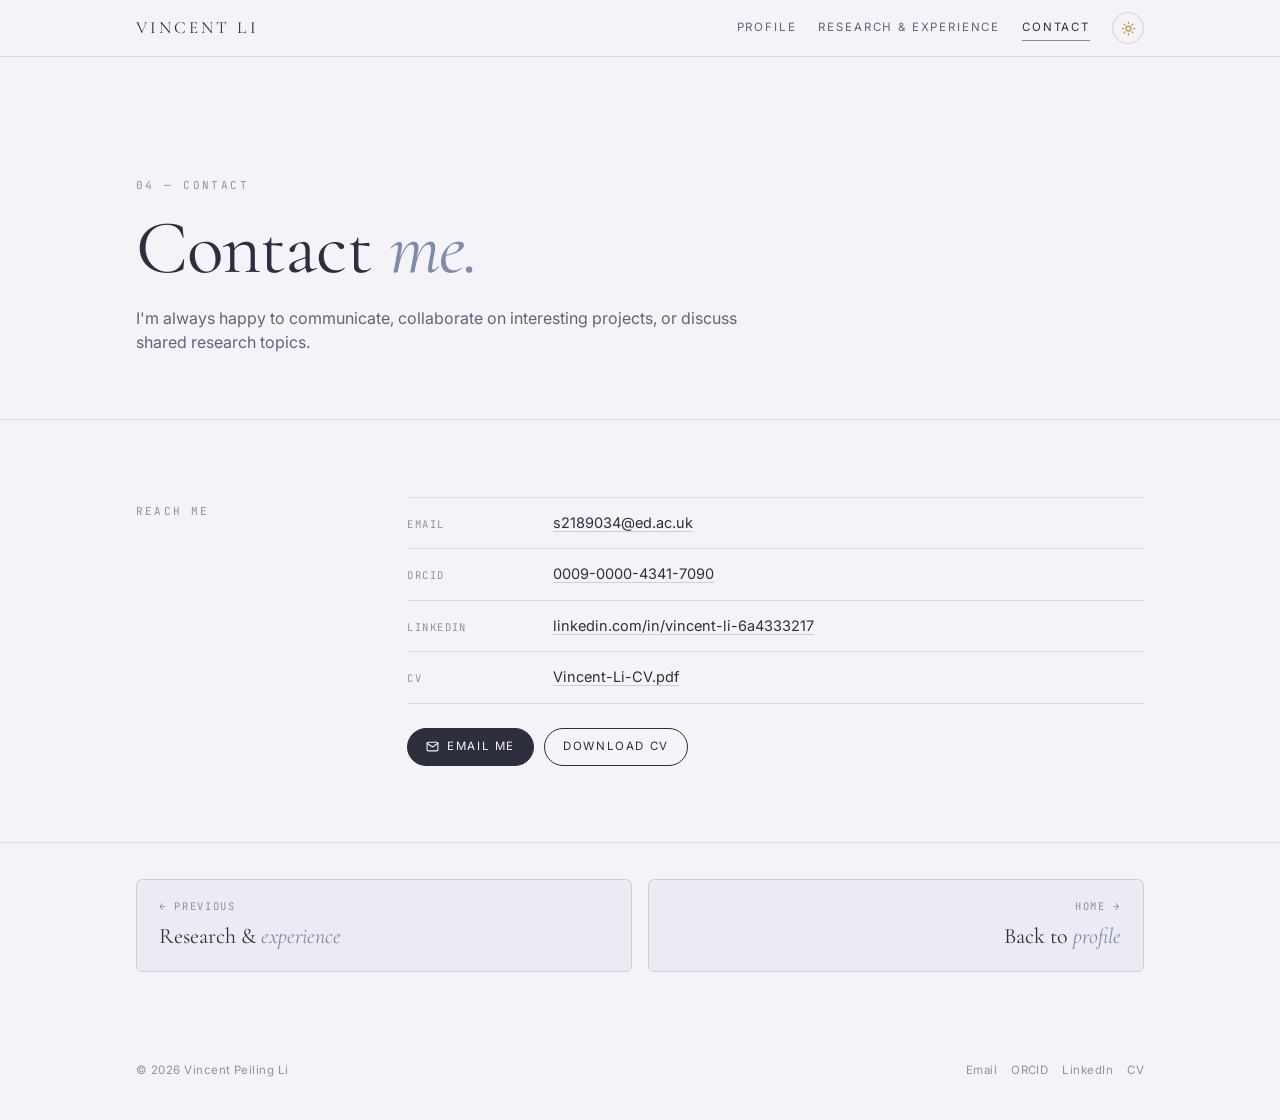
==== contact.html @ 2d5cf6db "20260516 v6.1" ====
<!doctype html>
<html lang="en">
<head>
<meta charset="utf-8" />
<meta name="viewport" content="width=device-width, initial-scale=1" />
<title>Contact — Vincent Peiling Li</title>
<link rel="preconnect" href="https://fonts.googleapis.com">
<link rel="preconnect" href="https://fonts.gstatic.com" crossorigin>
<link href="https://fonts.googleapis.com/css2?family=Cormorant+Garamond:ital,wght@0,400;0,500;1,400&family=Inter:wght@300;400;500;600&family=Italianno&family=JetBrains+Mono:wght@400&display=swap" rel="stylesheet">
<link rel="stylesheet" href="styles.css">
</head>
<body>

<div class="topbar">
  <div class="wrap topbar-in">
    <a class="mark" href="index.html">Vincent Li</a>
    <nav>
      <a href="index.html">Profile</a>
      <a href="research.html">Research &amp; Experience</a>
      <a href="contact.html" class="active">Contact</a>
      <button class="theme-toggle" data-theme-toggle aria-label="Toggle theme">
        <svg class="icon-moon" viewBox="0 0 24 24" fill="none" stroke="currentColor" stroke-width="2" stroke-linecap="round" stroke-linejoin="round"><path d="M21 12.79A9 9 0 1 1 11.21 3 7 7 0 0 0 21 12.79z"></path></svg>
        <svg class="icon-sun" viewBox="0 0 24 24" fill="none" stroke="currentColor" stroke-width="2" stroke-linecap="round" stroke-linejoin="round"><circle cx="12" cy="12" r="4"></circle><path d="M12 2v2M12 20v2M4.93 4.93l1.41 1.41M17.66 17.66l1.41 1.41M2 12h2M20 12h2M4.93 19.07l1.41-1.41M17.66 6.34l1.41-1.41"></path></svg>
      </button>
    </nav>
  </div>
</div>

<main>

<section class="page-hero">
  <div class="wrap">
    <div class="kicker">04 — Contact</div>
    <h1>Contact <em>me.</em></h1>
    <p class="lead">I'm always happy to communicate, collaborate on interesting projects, or discuss shared research topics.</p>
  </div>
</section>

<section class="block">
  <div class="wrap">
    <div class="sec-grid">
      <div class="sec-label">Reach me</div>
      <div>
        <div class="contact-rows">
          <div class="crow"><div class="k">Email</div><div class="v"><a href="mailto:s2189034@ed.ac.uk">s2189034@ed.ac.uk</a></div></div>
          <div class="crow"><div class="k">ORCID</div><div class="v"><a href="https://orcid.org/0009-0000-4341-7090" target="_blank" rel="noopener">0009-0000-4341-7090</a></div></div>
          <div class="crow"><div class="k">LinkedIn</div><div class="v"><a href="https://www.linkedin.com/in/vincent-li-6a4333217/" target="_blank" rel="noopener">linkedin.com/in/vincent-li-6a4333217</a></div></div>
          <div class="crow"><div class="k">CV</div><div class="v"><a href="cv/Vincent-Li-CV.pdf" download>Vincent-Li-CV.pdf</a></div></div>
        </div>
        <div style="display:flex; gap:10px; flex-wrap:wrap;">
          <a class="btn" href="mailto:s2189034@ed.ac.uk">
            <svg viewBox="0 0 24 24" fill="none" stroke="currentColor" stroke-width="2" stroke-linecap="round" stroke-linejoin="round"><path d="M4 4h16c1.1 0 2 .9 2 2v12c0 1.1-.9 2-2 2H4c-1.1 0-2-.9-2-2V6c0-1.1.9-2 2-2z"></path><polyline points="22,6 12,13 2,6"></polyline></svg>
            Email me
          </a>
          <a class="btn ghost" href="cv/Vincent-Li-CV.pdf" download>Download CV</a>
        </div>
      </div>
    </div>
  </div>
</section>

<div class="wrap">
  <div class="pagenav">
    <a href="research.html">
      <div class="k">← Previous</div>
      <div class="v">Research &amp; <em>experience</em></div>
    </a>
    <a class="next" href="index.html">
      <div class="k">Home →</div>
      <div class="v">Back to <em>profile</em></div>
    </a>
  </div>
</div>

</main>

<footer class="foot">
  <div class="wrap foot-in">
    <div>© <span id="year"></span> Vincent Peiling Li</div>
    <div class="links">
      <a href="mailto:s2189034@ed.ac.uk">Email</a>
      <a href="https://orcid.org/0009-0000-4341-7090" target="_blank" rel="noopener">ORCID</a>
      <a href="https://www.linkedin.com/in/vincent-li-6a4333217/" target="_blank" rel="noopener">LinkedIn</a>
      <a href="cv/Vincent-Li-CV.pdf" download>CV</a>
    </div>
  </div>
</footer>

<script src="site.js"></script>
</body>
</html>
---- styles.css ----
/* ============================================================
   Vincent Li · personal academic site — shared stylesheet 
   Light default (from painting palette) + dark toggle
============================================================ */

/* --- LIGHT theme (default) — low-sat blues/purples/whites from Monet --- */
:root,
:root[data-theme="light"]{
  --bg:        #f5f3f8;
  --bg-2:      #eceaf2;
  --bg-3:      #e2dfe9;
  --rule:      #d0cdd9;
  --rule-soft: #dddae5;
  --ink:       #2e2f3e;
  --ink-2:     #62637a;
  --ink-3:     #8e8fa2;
  --accent:    #7e8bac;
  --accent-2:  #9b89ad;
  --gold:      #a0785e;
  --btn-fg:    #f5f3f8;
  --shadow:    0 1px 2px rgba(50,45,70,.07);
}

/* --- DARK theme (desaturated) --- */
:root[data-theme="dark"]{
  --bg:        #1c1e28;
  --bg-2:      #24262f;
  --bg-3:      #2d303b;
  --rule:      #3a3c4a;
  --rule-soft: #2e303c;
  --ink:       #dddce2;
  --ink-2:     #a4a5b4;
  --ink-3:     #737485;
  --accent:    #97a0b8;
  --accent-2:  #a698b2;
  --gold:      #c4a690;
  --btn-fg:    #1c1e28;
  --shadow:    0 1px 3px rgba(0,0,0,.3);
}

*{ box-sizing: border-box; }
html,body{ margin:0; padding:0; }
body{
  background: var(--bg);
  color: var(--ink);
  font-family: 'Inter', system-ui, sans-serif;
  font-size: 15px;
  line-height: 1.55;
  -webkit-font-smoothing: antialiased;
  text-rendering: optimizeLegibility;
  transition: background .25s ease, color .25s ease;
}
::selection{ background: var(--accent); color: var(--bg); }
a{ color: inherit; text-decoration: none; }

.wrap{ max-width: 1120px; margin: 0 auto; padding: 0 clamp(24px, 5vw, 56px); }

/* ----------- shared top nav ----------- */
.topbar{
  position: sticky; top: 0; z-index: 30;
  background: color-mix(in oklab, var(--bg) 90%, transparent);
  backdrop-filter: blur(10px);
  -webkit-backdrop-filter: blur(10px);
  border-bottom: 1px solid var(--rule-soft);
}
.topbar-in{
  display: flex; align-items: center; justify-content: space-between;
  height: 56px;
}
.topbar .mark{
  font-family: 'Cormorant Garamond', serif;
  font-size: 17px; letter-spacing: .18em; text-transform: uppercase;
  color: var(--ink);
  white-space: nowrap;
}
.topbar nav{ display:flex; gap: 22px; align-items: center; }
.topbar nav a{
  font-size: 11.5px; letter-spacing: .16em; text-transform: uppercase;
  color: var(--ink-2); transition: color .2s;
  padding: 4px 0;
  border-bottom: 1px solid transparent;
}
.topbar nav a:hover{ color: var(--accent); }
.topbar nav a.active{ color: var(--ink); border-bottom-color: var(--accent); }
@media (max-width: 760px){
  .topbar nav{ gap: 14px; }
  .topbar nav a{ font-size: 10.5px; letter-spacing: .12em; }
}
@media (max-width: 480px){
  .topbar-in{ flex-direction: column; height: auto; padding: 12px 0 10px; gap: 8px; }
}

/* theme toggle */
.theme-toggle{
  background: transparent; border: 1px solid var(--rule);
  color: var(--ink-2);
  width: 32px; height: 32px;
  border-radius: 999px;
  display: inline-flex; align-items: center; justify-content: center;
  cursor: pointer;
  transition: color .2s, border-color .2s, background .2s, transform .2s;
  padding: 0;
}
.theme-toggle:hover{ color: var(--accent); border-color: var(--accent); transform: rotate(-12deg); }
.theme-toggle svg{ width: 15px; height: 15px; display: block; }
/* light (default) shows SUN; dark shows MOON */
.theme-toggle .icon-sun{ display: block; color: #b89545; }
.theme-toggle .icon-moon{ display: none; }
:root[data-theme="dark"] .theme-toggle .icon-sun{ display: none; }
:root[data-theme="dark"] .theme-toggle .icon-moon{ display: block; color: var(--ink-2); }
:root[data-theme="dark"] .theme-toggle{ border-color: var(--rule); }
.hero-nav .theme-toggle{ border-color: rgba(230,235,242,.6); color: rgba(230,235,242,.95); }
.hero-nav .theme-toggle:hover{ color: #fff; border-color: #fff; }
/* hero overrides: always show moon in hero (dark bg) */
.hero-nav .theme-toggle .icon-sun{ display: none; }
.hero-nav .theme-toggle .icon-moon{ display: block; color: rgba(230,235,242,.95); }

/* ----------- HERO ----------- */
.hero{
  position: relative;
  width: 100%;
  height: 100vh;
  min-height: 620px;
  overflow: hidden;
  color: #e9ecf1;
}
.hero-bg{
  position: absolute; inset: -8%;
  background-image: url('images/hero-painting.jpg');
  background-size: cover;
  background-position: center;
  filter: saturate(0.95) brightness(0.92) url(#oilpaint);
  transform: scale(1.06);
}

/* Oil-painting SVG filter */
.hero-paint-filter{
  position: absolute; width: 0; height: 0;
}

.hero-strokes{
  position: absolute; inset: 0; pointer-events: none;
  background-image:
    repeating-linear-gradient(115deg, rgba(255,255,255,.03) 0 2px, transparent 2px 7px),
    repeating-linear-gradient(55deg,  rgba(0,0,0,.04) 0 1px, transparent 1px 6px),
    repeating-linear-gradient(170deg, rgba(255,255,255,.015) 0 3px, transparent 3px 9px);
  mix-blend-mode: overlay;
  opacity: .9;
}
.hero-vignette{
  position: absolute; inset: 0; pointer-events: none;
  background: radial-gradient(120% 90% at 50% 45%, transparent 55%, rgba(8,10,20,.55) 100%);
}
.hero-nav{
  position: absolute; top: 0; left: 0; right: 0; z-index: 5;
  display: flex; align-items: center; justify-content: space-between;
  padding: 26px clamp(24px, 5vw, 56px);
  color: #dfe3ea;
}
.hero-nav .mark{
  font-family: 'Cormorant Garamond', serif;
  font-size: 17px; letter-spacing: .18em; text-transform: uppercase;
  opacity: .9;
  white-space: nowrap;
  text-shadow: 0 1px 6px rgba(10,8,20,.5), 0 0 14px rgba(10,8,20,.3);
}
.hero-nav nav{ display: flex; gap: 26px; align-items: center; }
.hero-nav nav a{
  font-size: 11.5px; letter-spacing: .18em; text-transform: uppercase;
  opacity: .82; transition: opacity .2s, color .2s;
  color: #dfe3ea;
  text-shadow: 0 1px 6px rgba(10,8,20,.5), 0 0 14px rgba(10,8,20,.3);
}
.hero-nav nav a:hover{ opacity: 1; color: var(--accent); }
@media (max-width: 760px){ .hero-nav nav a:not(:last-child):not(.theme-toggle){ display: none; } }

.hero-center{
  position: relative; z-index: 4;
  height: 100%;
  display: flex; flex-direction: column; align-items: center; justify-content: center;
  text-align: center; padding: 0 24px;
}
.signature{
  font-family: 'Italianno', cursive;
  font-size: clamp(72px, 10vw, 140px);
  line-height: 1.05;
  color: #f3f1f6;
  text-shadow: 0 2px 36px rgba(20,16,40,.55), 0 1px 8px rgba(20,16,40,.45);
  margin: 0 0 14px;
  padding-bottom: 4px;
}
.explore{
  display: inline-flex; align-items: center; gap: 10px;
  padding: 12px 28px;
  border-radius: 999px;
  border: 1px solid rgba(230,235,242,.45);
  color: #e9ecf1;
  font-size: 11px; letter-spacing: .28em; text-transform: uppercase; font-weight: 500;
  backdrop-filter: blur(6px); -webkit-backdrop-filter: blur(6px);
  background: rgba(230,235,242,0.04);
  transition: background .25s, color .25s, border-color .25s;
}
.explore:hover{ background: var(--ink); color: var(--bg); border-color: var(--ink); }
.explore .arr{ display: inline-block; transition: transform .25s; }
.explore:hover .arr{ transform: translateY(2px); }
.hero-foot{
  position: absolute; bottom: 22px; left: 0; right: 0; z-index: 4;
  display: flex; justify-content: space-between; align-items: center;
  padding: 0 clamp(24px, 5vw, 56px);
  color: rgba(220,226,234,.6);
  font-family: 'JetBrains Mono', monospace;
  font-size: 10.5px; letter-spacing: .22em; text-transform: uppercase;
}

/* ----------- subpage hero ----------- */
.page-hero{
  padding: clamp(64px, 10vw, 120px) 0 clamp(40px, 6vw, 64px);
  border-bottom: 1px solid var(--rule-soft);
}
.page-hero .kicker{
  font-family: 'JetBrains Mono', monospace;
  font-size: 11px; letter-spacing: .22em; text-transform: uppercase;
  color: var(--ink-3); margin-bottom: 16px;
}
.page-hero h1{
  font-family: 'Cormorant Garamond', serif;
  font-weight: 400;
  font-size: clamp(44px, 6.4vw, 76px);
  line-height: 1.02; letter-spacing: -0.012em;
  margin: 0 0 18px;
  max-width: 22ch;
  color: var(--ink);
}
.page-hero h1 em{ font-style: italic; color: var(--accent); }
.page-hero .lead{ margin: 0; font-size: 16px; color: var(--ink-2); max-width: 64ch; }

/* ----------- generic sections ----------- */
section.block{
  padding: clamp(48px, 6vw, 80px) 0;
  border-bottom: 1px solid var(--rule-soft);
}
.sec-grid{
  display: grid;
  grid-template-columns: 220px 1fr;
  gap: clamp(24px, 4vw, 56px);
  align-items: start;
}
@media (max-width: 760px){ .sec-grid{ grid-template-columns: 1fr; gap: 12px; } }
.sec-label{
  font-family: 'JetBrains Mono', monospace;
  font-size: 11px; letter-spacing: .2em; text-transform: uppercase;
  color: var(--ink-3); padding-top: 6px;
}
.sec-title{
  font-family: 'Cormorant Garamond', serif;
  font-weight: 400;
  font-size: clamp(32px, 4.4vw, 48px);
  line-height: 1.04; letter-spacing: -0.01em;
  margin: 0 0 24px;
  max-width: 22ch;
  color: var(--ink);
}
.sec-title em{ font-style: italic; color: var(--accent); font-weight: 400; }

/* ----------- ABOUT ----------- */
.about-aside{ margin-top: 14px; }
.portrait{
  position: relative;
  width: 100%; aspect-ratio: 4/5;
  border-radius: 4px; overflow: hidden;
  background: var(--bg-2);
  border: 1px solid var(--rule);
}
.portrait img{
  width: 100%; height: 100%; object-fit: cover;
  object-position: center 28%;
  filter: saturate(0.85) contrast(1.02);
  display: block;
}
.portrait-cap{
  margin-top: 10px;
  font-family: 'JetBrains Mono', monospace;
  font-size: 10.5px; letter-spacing: .14em; text-transform: uppercase;
  color: var(--ink-3);
  display: flex; justify-content: space-between;
}
.portrait-links{
  margin-top: 12px;
  display: flex; flex-wrap: wrap; gap: 6px;
}
.iconlink{
  display: inline-flex; align-items: center; gap: 6px;
  font-family: 'JetBrains Mono', monospace;
  font-size: 10px; letter-spacing: .14em; text-transform: uppercase;
  color: var(--ink-2);
  padding: 5px 10px;
  border: 1px solid var(--rule);
  border-radius: 999px;
  background: var(--bg-2);
  transition: color .2s, border-color .2s, background .2s;
  line-height: 1;
}
.iconlink:hover{ color: var(--accent); border-color: var(--accent); background: var(--bg); }
.iconlink svg{ width: 11px; height: 11px; flex: 0 0 auto; }

.about-row p{
  margin: 0 0 12px;
  font-size: 15px; line-height: 1.62;
  color: var(--ink); max-width: 64ch;
}
.about-row p.lead{ font-size: 16px; }
.about-row p.muted{ color: var(--ink-2); }

/* Education timeline */
.edu-list{
  margin: 26px 0 18px;
}
.edu-head{
  font-family: 'JetBrains Mono', monospace;
  font-size: 10.5px; letter-spacing: .2em; text-transform: uppercase;
  color: var(--ink-3);
  padding-bottom: 8px;
  border-bottom: 1px solid var(--rule-soft);
  margin-bottom: 0;
}
.edu-row{
  display: grid;
  grid-template-columns: 130px 1fr;
  gap: 22px;
  padding: 14px 0;
  border-bottom: 1px solid var(--rule-soft);
  align-items: baseline;
}
@media (max-width: 600px){ .edu-row{ grid-template-columns: 1fr; gap: 4px; } }
.edu-row .yr{ font-family: 'JetBrains Mono', monospace; font-size: 12px; color: var(--ink-3); letter-spacing: .04em; }
.edu-row .what{ font-size: 14.5px; color: var(--ink); line-height: 1.5; }
.edu-row .school{ font-family: 'Cormorant Garamond', serif; font-size: 19px; font-weight: 500; color: var(--ink); display: block; margin-bottom: 2px; }
.edu-row .degree{ color: var(--ink-2); font-size: 13.5px; }
.edu-row .degree .hon{ color: var(--ink-3); font-style: italic; }

.pills{ margin-top: 16px; display: flex; flex-wrap: wrap; gap: 6px; }
.pill{
  font-size: 11.5px;
  padding: 4px 10px;
  border-radius: 999px;
  background: var(--bg-2);
  border: 1px solid var(--rule);
  color: var(--ink-2);
}

.btn{
  display: inline-flex; align-items: center; gap: 8px;
  padding: 9px 18px;
  border-radius: 999px;
  font-size: 11.5px; letter-spacing: .14em; text-transform: uppercase;
  border: 1px solid var(--ink); background: var(--ink); color: var(--btn-fg);
  transition: background .2s, color .2s, border-color .2s;
  cursor: pointer;
}
.btn.ghost{ background: transparent; color: var(--ink); }
.btn.ghost:hover{ background: var(--ink); color: var(--btn-fg); }
.btn:hover{ background: var(--accent); border-color: var(--accent); color: var(--btn-fg); }
.btn svg{ width: 13px; height: 13px; }

/* ----------- ITEM ROWS ----------- */
.subsec-title{
  display: flex; align-items: baseline; justify-content: space-between;
  font-family: 'Cormorant Garamond', serif;
  font-size: 22px;
  margin: 28px 0 10px;
  padding-bottom: 8px;
  border-bottom: 1px solid var(--rule-soft);
  color: var(--ink);
}
.subsec-title em{ font-style: italic; color: var(--accent); }
.subsec-title .count{
  font-family: 'JetBrains Mono', monospace;
  font-size: 10.5px; letter-spacing: .16em; text-transform: uppercase;
  color: var(--ink-3);
}
.subsec-title:first-child{ margin-top: 0; }

.rows{ border-top: 1px solid var(--rule-soft); }
.row{
  display: grid;
  grid-template-columns: 90px 1fr 110px;
  gap: 24px;
  padding: 16px 0;
  border-bottom: 1px solid var(--rule-soft);
  align-items: baseline;
}
@media (max-width: 760px){
  .row{ grid-template-columns: 1fr; gap: 4px; padding: 14px 0; }
  .row .stat{ justify-self: start; }
}
.row .yr{ font-family: 'JetBrains Mono', monospace; font-size: 11.5px; letter-spacing: .08em; color: var(--ink-3); padding-top: 4px; }
.row h3{
  font-family: 'Cormorant Garamond', serif;
  font-weight: 500;
  font-size: 21px; line-height: 1.25;
  margin: 0 0 4px;
  color: var(--ink);
}
.row .meta{ font-size: 12.5px; color: var(--ink-3); margin-bottom: 6px; }
.row p{ margin: 0; color: var(--ink-2); font-size: 13.5px; line-height: 1.55; max-width: 64ch; }
.stat{
  justify-self: end;
  font-family: 'JetBrains Mono', monospace;
  font-size: 10px; letter-spacing: .14em; text-transform: uppercase;
  padding: 3px 9px;
  border-radius: 999px;
  border: 1px solid var(--rule);
  color: var(--ink-3);
  white-space: nowrap;
  background: var(--bg-2);
}
.stat.live{ color: var(--accent); border-color: var(--accent); }
.stat.draft{ color: var(--accent-2); border-color: var(--accent-2); }
.stat.done{ color: var(--ink-3); border-color: var(--rule); }

/* ----------- PUBLICATIONS ----------- */
.pub-row{
  display: grid;
  grid-template-columns: 70px 1fr 80px;
  gap: 20px;
  padding: 14px 0;
  border-bottom: 1px solid var(--rule-soft);
  align-items: baseline;
}
.pub-row:first-child{ border-top: 1px solid var(--rule-soft); }
@media (max-width: 760px){ .pub-row{ grid-template-columns: 1fr; gap: 4px; } }
.pub-row .yr{ font-family: 'JetBrains Mono', monospace; font-size: 11.5px; color: var(--ink-3); }
.pub-row .cite{ font-size: 13.5px; line-height: 1.55; color: var(--ink); max-width: 70ch; }
.pub-row .cite .venue{ font-style: italic; color: var(--ink-2); }
.pub-row .kind{ justify-self: end; font-family: 'JetBrains Mono', monospace; font-size: 10px; letter-spacing: .14em; text-transform: uppercase; color: var(--ink-3); }

/* ----------- FUNDING / RECOGNITION ----------- */
.split-head{
  display: flex; align-items: baseline; justify-content: space-between;
  margin-bottom: 14px;
  padding-bottom: 10px;
  border-bottom: 1px solid var(--rule-soft);
}
.split-head h3{ font-family: 'Cormorant Garamond', serif; font-weight: 500; font-size: 22px; margin: 0; color: var(--ink); }
.split-head h3 em{ font-style: italic; color: var(--accent); }
.split-head .count{ font-family: 'JetBrains Mono', monospace; font-size: 10.5px; letter-spacing: .16em; text-transform: uppercase; color: var(--ink-3); }

.funding{ margin-bottom: 36px; }
.funding .award{
  display: grid; grid-template-columns: 110px 1fr auto;
  gap: 20px; padding: 14px 0;
  border-bottom: 1px solid var(--rule-soft);
  align-items: baseline;
}
.funding .award:first-child{ border-top: 1px solid var(--rule-soft); }
@media (max-width: 720px){ .funding .award{ grid-template-columns: 1fr; gap: 4px; } }
.funding .award .yr{ font-family: 'JetBrains Mono', monospace; font-size: 11.5px; color: var(--ink-3); }
.funding .award h4{ font-family: 'Cormorant Garamond', serif; font-weight: 500; font-size: 19px; margin: 0 0 3px; color: var(--ink); }
.funding .award .meta{ font-size: 12.5px; color: var(--ink-3); }
.funding .award .amount{ font-family: 'JetBrains Mono', monospace; font-size: 12px; color: var(--gold); white-space: nowrap; padding-top: 4px; }

.recognition{ display: grid; grid-template-columns: 1fr 1fr; border-top: 1px solid var(--rule-soft); }
@media (max-width: 760px){ .recognition{ grid-template-columns: 1fr; } }
.recognition .item{ padding: 14px 0; border-bottom: 1px solid var(--rule-soft); }
.recognition .item:nth-child(odd){ padding-right: 28px; border-right: 1px solid var(--rule-soft); }
.recognition .item:nth-child(even){ padding-left: 28px; }
@media (max-width: 760px){
  .recognition .item:nth-child(odd){ padding-right: 0; border-right: 0; }
  .recognition .item:nth-child(even){ padding-left: 0; }
}
.recognition h4{ font-family: 'Cormorant Garamond', serif; font-weight: 500; font-size: 17px; line-height: 1.3; margin: 0 0 3px; color: var(--ink); }
.recognition .meta{ font-family: 'JetBrains Mono', monospace; font-size: 10.5px; letter-spacing: .12em; text-transform: uppercase; color: var(--ink-3); margin-bottom: 4px; }
.recognition p{ margin: 0; font-size: 13px; color: var(--ink-2); line-height: 1.5; }

/* ----------- PAGE NAV ----------- */
.pagenav{
  padding: 36px 0 64px;
  display: grid; grid-template-columns: 1fr 1fr; gap: 16px;
}
.pagenav.single{ grid-template-columns: 1fr; max-width: 400px; margin-left: auto; }
@media (max-width: 600px){ .pagenav{ grid-template-columns: 1fr; } }
.pagenav a{
  display: block;
  padding: 18px 22px;
  border: 1px solid var(--rule);
  border-radius: 6px;
  background: var(--bg-2);
  transition: background .2s, border-color .2s;
}
.pagenav a:hover{ background: var(--bg-3); border-color: var(--accent-2); }
.pagenav .k{ font-family: 'JetBrains Mono', monospace; font-size: 10.5px; letter-spacing: .16em; text-transform: uppercase; color: var(--ink-3); margin-bottom: 4px; }
.pagenav .v{ font-family: 'Cormorant Garamond', serif; font-size: 22px; color: var(--ink); }
.pagenav .v em{ font-style: italic; color: var(--accent); }
.pagenav .next{ text-align: right; }

/* ----------- FOOTER ----------- */
footer.foot{ padding: 26px 0 40px; color: var(--ink-3); font-size: 11.5px; letter-spacing: .04em; }
footer.foot .foot-in{
  display: flex; justify-content: space-between; flex-wrap: wrap; gap: 8px;
}
footer.foot a{ color: var(--ink-3); }
footer.foot a:hover{ color: var(--accent); }
footer.foot .links{ display: flex; gap: 14px; flex-wrap: wrap; }

/* ----------- RESOURCES (interests page) ----------- */
.resource-list{ border-top: 1px solid var(--rule-soft); }
.resource{
  display: grid; grid-template-columns: 130px 1fr;
  gap: 20px; padding: 16px 0;
  border-bottom: 1px solid var(--rule-soft);
  align-items: baseline;
}
@media (max-width: 600px){ .resource{ grid-template-columns: 1fr; gap: 4px; } }
.resource .kind{
  font-family: 'JetBrains Mono', monospace;
  font-size: 10.5px; letter-spacing: .16em; text-transform: uppercase;
  color: var(--ink-3); padding-top: 4px;
}
.resource h4{
  font-family: 'Cormorant Garamond', serif;
  font-weight: 500; font-size: 19px;
  margin: 0 0 4px; color: var(--ink);
}
.resource h4 em{ font-style: italic; color: var(--accent); }
.resource p{ margin: 0; color: var(--ink-2); font-size: 13.5px; line-height: 1.55; max-width: 60ch; }

/* ----------- INTEREST BLOCK (with examples) ----------- */
.interest-block{
  padding: 24px 0;
  border-bottom: 1px solid var(--rule-soft);
}
.interest-block:first-of-type{ border-top: 1px solid var(--rule-soft); }
.interest-block:last-child{ border-bottom: 0; }
.interest-block .head{
  display: flex; align-items: baseline; justify-content: space-between;
  margin-bottom: 6px;
}
.interest-block h3{
  font-family: 'Cormorant Garamond', serif;
  font-weight: 500; font-size: 24px;
  margin: 0; color: var(--ink);
}
.interest-block h3 em{ font-style: italic; color: var(--accent); }
.interest-block .num{
  font-family: 'JetBrains Mono', monospace;
  font-size: 10.5px; letter-spacing: .16em; color: var(--ink-3);
}
.interest-block .intro{
  margin: 0 0 14px;
  color: var(--ink-2); font-size: 14px; line-height: 1.55; max-width: 64ch;
}
.examples{
  display: grid; grid-template-columns: repeat(2, 1fr);
  gap: 0; border-top: 1px solid var(--rule-soft);
}
@media (max-width: 600px){ .examples{ grid-template-columns: 1fr; } }
.example{
  padding: 10px 0;
  border-bottom: 1px solid var(--rule-soft);
}
.example:nth-child(odd){ padding-right: 24px; border-right: 1px solid var(--rule-soft); }
.example:nth-child(even){ padding-left: 24px; }
@media (max-width: 600px){
  .example:nth-child(odd){ padding-right: 0; border-right: 0; }
  .example:nth-child(even){ padding-left: 0; }
}
.example .t{ font-size: 14.5px; color: var(--ink); }
.example .by{ font-family: 'JetBrains Mono', monospace; font-size: 10.5px; color: var(--ink-3); margin-top: 2px; letter-spacing: .04em; }

/* ----------- GALLERY (placeholders) ----------- */
.gallery{
  display: grid; grid-template-columns: repeat(3, 1fr);
  gap: 10px; margin-top: 4px;
}
@media (max-width: 600px){ .gallery{ grid-template-columns: repeat(2, 1fr); } }
.ph{
  aspect-ratio: 4/3;
  background:
    repeating-linear-gradient(45deg, color-mix(in oklab, var(--ink-3) 10%, transparent) 0 1px, transparent 1px 8px),
    var(--bg-2);
  border: 1px solid var(--rule);
  display: flex; align-items: center; justify-content: center;
  font-family: 'JetBrains Mono', monospace;
  font-size: 10.5px; letter-spacing: .12em; text-transform: uppercase;
  color: var(--ink-3);
}

/* ----------- CONTACT ----------- */
.contact-rows{ border-top: 1px solid var(--rule-soft); margin-bottom: 24px; }
.contact-rows .crow{
  display: grid; grid-template-columns: 130px 1fr;
  gap: 16px; padding: 14px 0;
  border-bottom: 1px solid var(--rule-soft);
  align-items: baseline;
}
.crow .k{ font-family: 'JetBrains Mono', monospace; font-size: 10.5px; letter-spacing: .14em; text-transform: uppercase; color: var(--ink-3); }
.crow .v{ font-size: 14.5px; color: var(--ink); }
.crow .v a{ border-bottom: 1px solid var(--rule); transition: border-color .2s, color .2s; }
.crow .v a:hover{ border-color: var(--accent); color: var(--accent); }

/* interest grid (v5 compat) */
.interest-grid{
  display: grid; grid-template-columns: 1fr 1fr; gap: 0;
  border-top: 1px solid var(--rule-soft);
}
@media (max-width: 600px){ .interest-grid{ grid-template-columns: 1fr; } }
.interest{
  padding: 20px 0;
  border-bottom: 1px solid var(--rule-soft);
}
.interest:nth-child(odd){ padding-right: 24px; border-right: 1px solid var(--rule-soft); }
.interest:nth-child(even){ padding-left: 24px; }
@media (max-width: 600px){
  .interest:nth-child(odd){ padding-right: 0; border-right: 0; }
  .interest:nth-child(even){ padding-left: 0; }
}
.interest .num{
  font-family: 'JetBrains Mono', monospace;
  font-size: 10.5px; letter-spacing: .16em; color: var(--ink-3); margin-bottom: 6px;
}
.interest h3{
  font-family: 'Cormorant Garamond', serif;
  font-weight: 500; font-size: 22px; margin: 0 0 6px; color: var(--ink);
}
.interest h3 em{ font-style: italic; color: var(--accent); }
.interest p{ margin: 0; color: var(--ink-2); font-size: 13.5px; line-height: 1.55; }

/* reveal */
.reveal{ opacity: 0; transform: translateY(8px); transition: opacity .8s ease, transform .8s ease; }
.reveal.in{ opacity: 1; transform: none; }
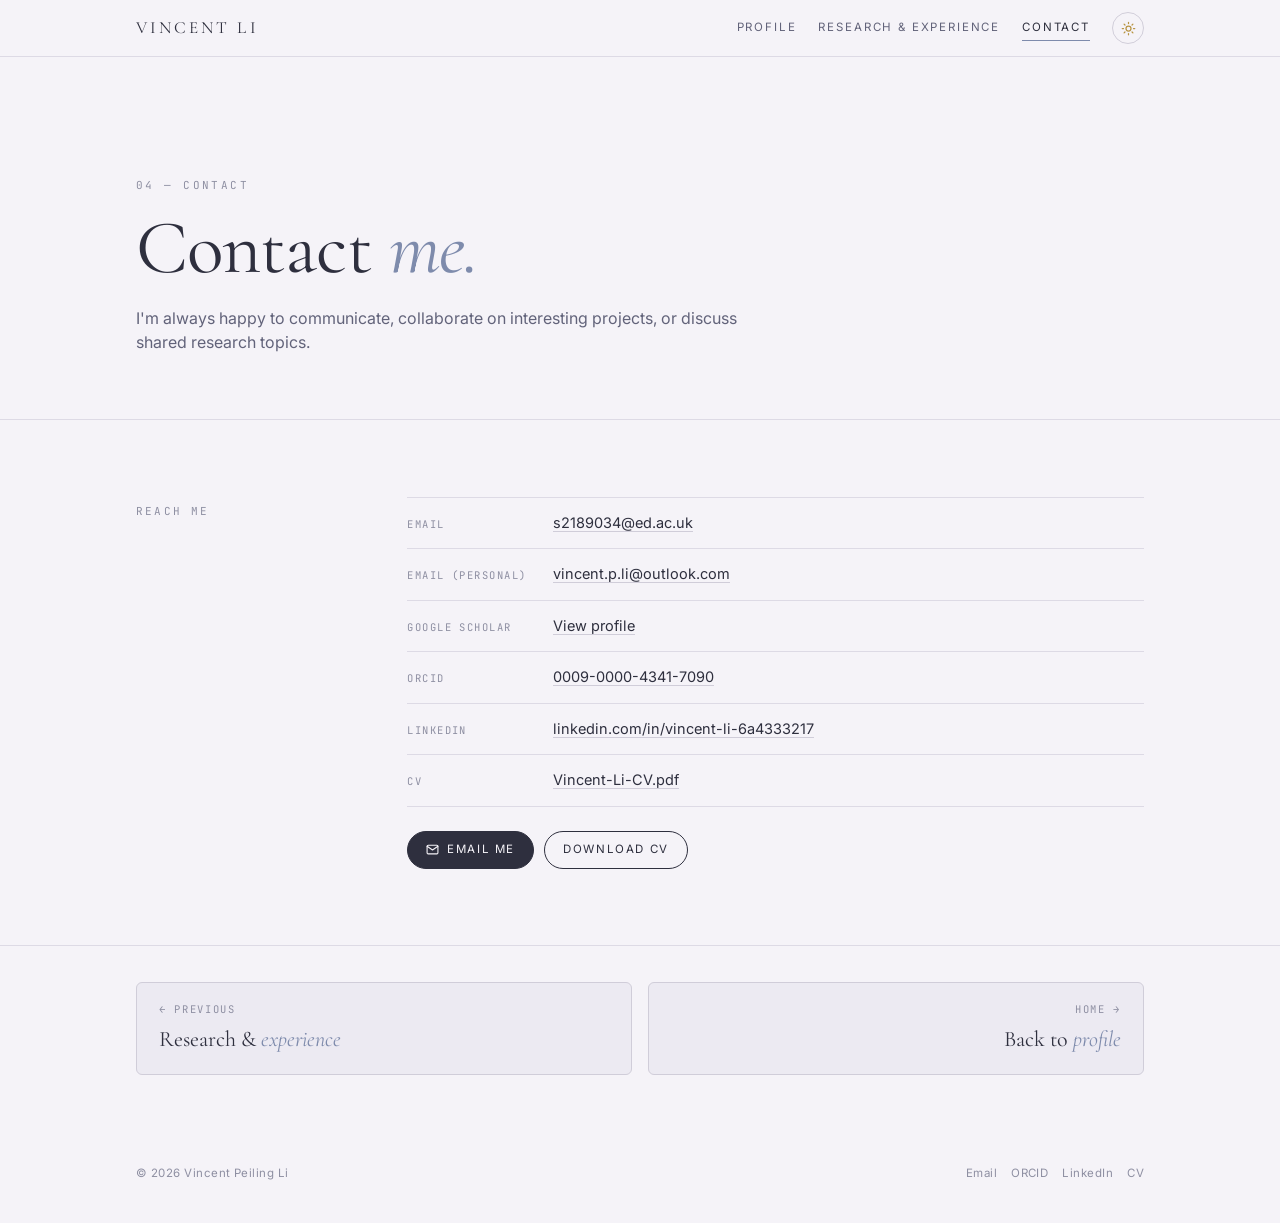
==== commit 161d3b3b: "20260808 v7.1" ====
--- a/contact.html
+++ b/contact.html
@@ -4,6 +4,12 @@
 <meta charset="utf-8" />
 <meta name="viewport" content="width=device-width, initial-scale=1" />
 <title>Contact — Vincent Peiling Li</title>
+<meta name="description" content="Contact Vincent Peiling Li, psycholinguistics researcher at the University of Edinburgh. Email, ORCID, LinkedIn, and CV download." />
+<link rel="canonical" href="https://vincent-p-li.github.io/personal_page/contact.html" />
+<meta property="og:title" content="Contact — Vincent Peiling Li" />
+<meta property="og:description" content="Contact Vincent Peiling Li, psycholinguistics researcher at the University of Edinburgh. Email, ORCID, LinkedIn, and CV download." />
+<meta property="og:url" content="https://vincent-p-li.github.io/personal_page/contact.html" />
+<meta property="og:type" content="website" />
 <link rel="preconnect" href="https://fonts.googleapis.com">
 <link rel="preconnect" href="https://fonts.gstatic.com" crossorigin>
 <link href="https://fonts.googleapis.com/css2?family=Cormorant+Garamond:ital,wght@0,400;0,500;1,400&family=Inter:wght@300;400;500;600&family=Italianno&family=JetBrains+Mono:wght@400&display=swap" rel="stylesheet">
@@ -43,6 +49,8 @@
       <div>
         <div class="contact-rows">
           <div class="crow"><div class="k">Email</div><div class="v"><a href="mailto:s2189034@ed.ac.uk">s2189034@ed.ac.uk</a></div></div>
+          <div class="crow"><div class="k">Email (personal)</div><div class="v"><a href="mailto:vincent.p.li@outlook.com">vincent.p.li@outlook.com</a></div></div>
+          <div class="crow"><div class="k">Google Scholar</div><div class="v"><a href="https://scholar.google.com/citations?view_op=list_works&amp;hl=en&amp;hl=en&amp;user=eAGU32EAAAAJ" target="_blank" rel="noopener">View profile</a></div></div>
           <div class="crow"><div class="k">ORCID</div><div class="v"><a href="https://orcid.org/0009-0000-4341-7090" target="_blank" rel="noopener">0009-0000-4341-7090</a></div></div>
           <div class="crow"><div class="k">LinkedIn</div><div class="v"><a href="https://www.linkedin.com/in/vincent-li-6a4333217/" target="_blank" rel="noopener">linkedin.com/in/vincent-li-6a4333217</a></div></div>
           <div class="crow"><div class="k">CV</div><div class="v"><a href="cv/Vincent-Li-CV.pdf" download>Vincent-Li-CV.pdf</a></div></div>
--- a/styles.css
+++ b/styles.css
@@ -461,12 +461,17 @@
 
 .recognition{ display: grid; grid-template-columns: 1fr 1fr; border-top: 1px solid var(--rule-soft); }
 @media (max-width: 760px){ .recognition{ grid-template-columns: 1fr; } }
-.recognition .item{ padding: 14px 0; border-bottom: 1px solid var(--rule-soft); }
-.recognition .item:nth-child(odd){ padding-right: 28px; border-right: 1px solid var(--rule-soft); }
-.recognition .item:nth-child(even){ padding-left: 28px; }
+.recognition{ display: flex; flex-direction: column; }
+.recognition .item{ padding: 14px 0; }
+.recognition .item.wide{ border-bottom: 1px solid var(--rule-soft); }
+.recognition .pair{ display: grid; grid-template-columns: 1fr 1fr; }
+.recognition .pair .item{ border-bottom: 1px solid var(--rule-soft); }
+.recognition .pair .item:first-child{ padding-right: 28px; border-right: 1px solid var(--rule-soft); }
+.recognition .pair .item:last-child{ padding-left: 28px; }
 @media (max-width: 760px){
-  .recognition .item:nth-child(odd){ padding-right: 0; border-right: 0; }
-  .recognition .item:nth-child(even){ padding-left: 0; }
+  .recognition .pair{ grid-template-columns: 1fr; }
+  .recognition .pair .item:first-child{ padding-right: 0; border-right: 0; }
+  .recognition .pair .item:last-child{ padding-left: 0; }
 }
 .recognition h4{ font-family: 'Cormorant Garamond', serif; font-weight: 500; font-size: 17px; line-height: 1.3; margin: 0 0 3px; color: var(--ink); }
 .recognition .meta{ font-family: 'JetBrains Mono', monospace; font-size: 10.5px; letter-spacing: .12em; text-transform: uppercase; color: var(--ink-3); margin-bottom: 4px; }
@@ -500,6 +505,8 @@
 }
 footer.foot a{ color: var(--ink-3); }
 footer.foot a:hover{ color: var(--accent); }
+.abstract-link{ color: var(--accent); font-style: italic; text-decoration: underline; text-underline-offset: 2px; }
+.abstract-link:hover{ color: var(--accent-2); }
 footer.foot .links{ display: flex; gap: 14px; flex-wrap: wrap; }
 
 /* ----------- RESOURCES (interests page) ----------- */
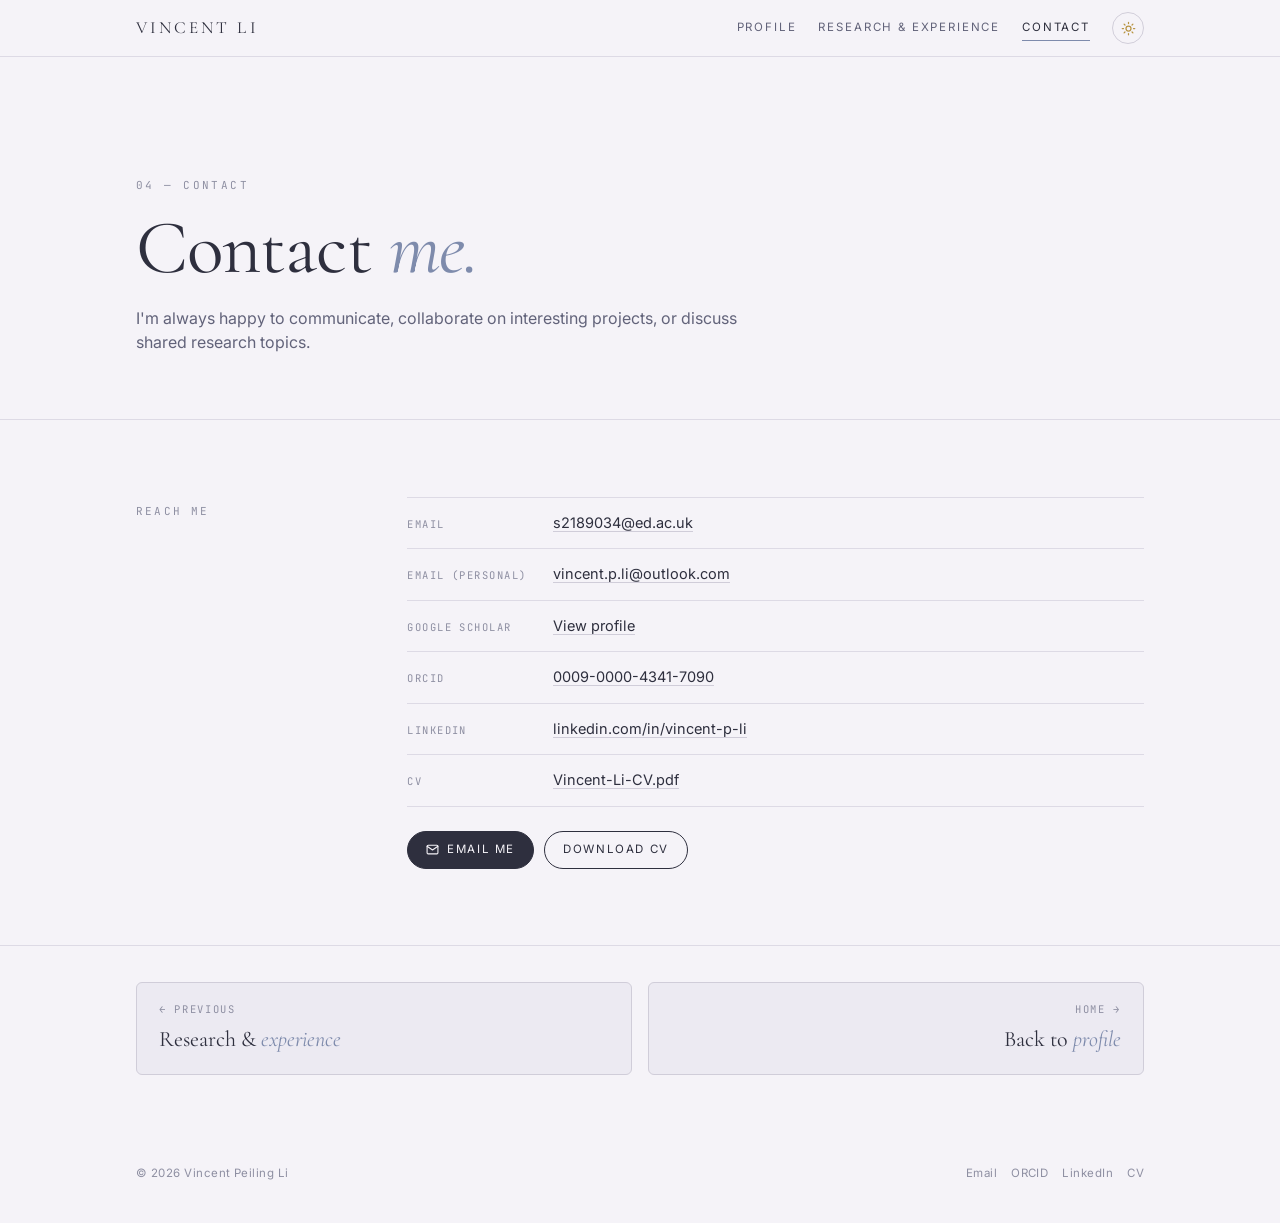
==== commit 11e1e131: "Update LinkedIn link in contact.html" ====
--- a/contact.html
+++ b/contact.html
@@ -52,7 +52,7 @@
           <div class="crow"><div class="k">Email (personal)</div><div class="v"><a href="mailto:vincent.p.li@outlook.com">vincent.p.li@outlook.com</a></div></div>
           <div class="crow"><div class="k">Google Scholar</div><div class="v"><a href="https://scholar.google.com/citations?view_op=list_works&amp;hl=en&amp;hl=en&amp;user=eAGU32EAAAAJ" target="_blank" rel="noopener">View profile</a></div></div>
           <div class="crow"><div class="k">ORCID</div><div class="v"><a href="https://orcid.org/0009-0000-4341-7090" target="_blank" rel="noopener">0009-0000-4341-7090</a></div></div>
-          <div class="crow"><div class="k">LinkedIn</div><div class="v"><a href="https://www.linkedin.com/in/vincent-li-6a4333217/" target="_blank" rel="noopener">linkedin.com/in/vincent-li-6a4333217</a></div></div>
+          <div class="crow"><div class="k">LinkedIn</div><div class="v"><a href="https://www.linkedin.com/in/vincent-p-li/" target="_blank" rel="noopener">linkedin.com/in/vincent-p-li</a></div></div>
           <div class="crow"><div class="k">CV</div><div class="v"><a href="cv/Vincent-Li-CV.pdf" download>Vincent-Li-CV.pdf</a></div></div>
         </div>
         <div style="display:flex; gap:10px; flex-wrap:wrap;">
@@ -88,7 +88,7 @@
     <div class="links">
       <a href="mailto:s2189034@ed.ac.uk">Email</a>
       <a href="https://orcid.org/0009-0000-4341-7090" target="_blank" rel="noopener">ORCID</a>
-      <a href="https://www.linkedin.com/in/vincent-li-6a4333217/" target="_blank" rel="noopener">LinkedIn</a>
+      <a href="https://www.linkedin.com/in/vincent-p-li/" target="_blank" rel="noopener">LinkedIn</a>
       <a href="cv/Vincent-Li-CV.pdf" download>CV</a>
     </div>
   </div>
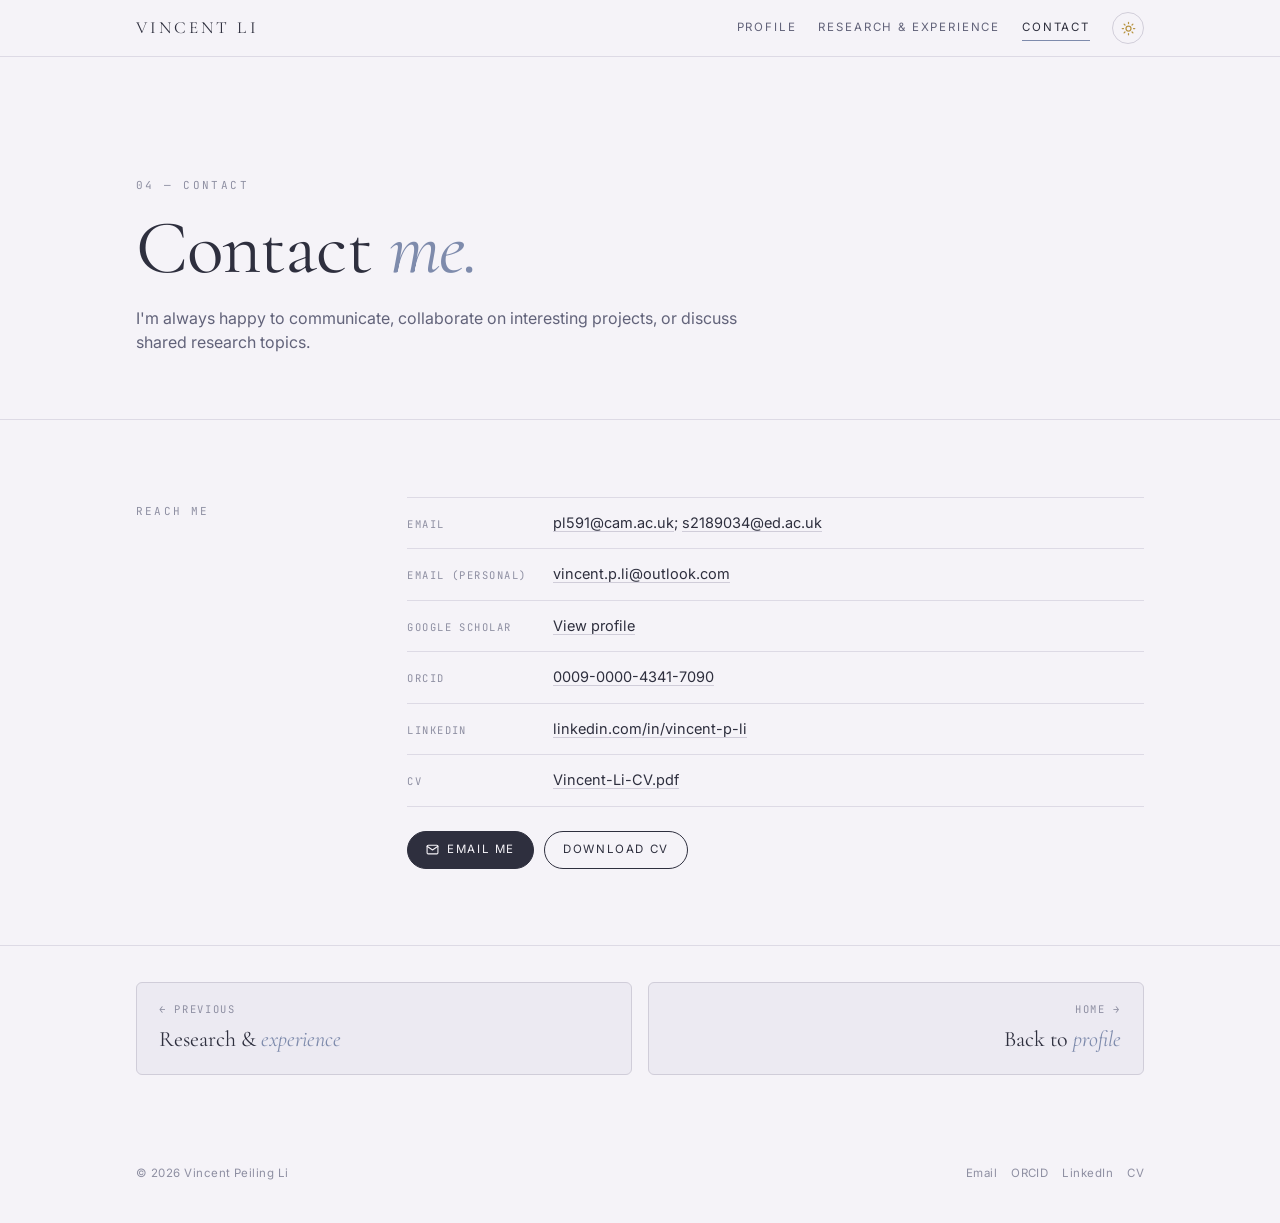
==== commit a7b16f23: "Update site to v7.2: new programme status, expanded intro, research projects, AMLaP poster links Co-" ====
--- a/contact.html
+++ b/contact.html
@@ -48,7 +48,7 @@
       <div class="sec-label">Reach me</div>
       <div>
         <div class="contact-rows">
-          <div class="crow"><div class="k">Email</div><div class="v"><a href="mailto:s2189034@ed.ac.uk">s2189034@ed.ac.uk</a></div></div>
+          <div class="crow"><div class="k">Email</div><div class="v"><a href="mailto:pl591@cam.ac.uk">pl591@cam.ac.uk</a>; <a href="mailto:s2189034@ed.ac.uk">s2189034@ed.ac.uk</a></div></div>
           <div class="crow"><div class="k">Email (personal)</div><div class="v"><a href="mailto:vincent.p.li@outlook.com">vincent.p.li@outlook.com</a></div></div>
           <div class="crow"><div class="k">Google Scholar</div><div class="v"><a href="https://scholar.google.com/citations?view_op=list_works&amp;hl=en&amp;hl=en&amp;user=eAGU32EAAAAJ" target="_blank" rel="noopener">View profile</a></div></div>
           <div class="crow"><div class="k">ORCID</div><div class="v"><a href="https://orcid.org/0009-0000-4341-7090" target="_blank" rel="noopener">0009-0000-4341-7090</a></div></div>
@@ -56,7 +56,7 @@
           <div class="crow"><div class="k">CV</div><div class="v"><a href="cv/Vincent-Li-CV.pdf" download>Vincent-Li-CV.pdf</a></div></div>
         </div>
         <div style="display:flex; gap:10px; flex-wrap:wrap;">
-          <a class="btn" href="mailto:s2189034@ed.ac.uk">
+          <a class="btn" href="mailto:pl591@cam.ac.uk">
             <svg viewBox="0 0 24 24" fill="none" stroke="currentColor" stroke-width="2" stroke-linecap="round" stroke-linejoin="round"><path d="M4 4h16c1.1 0 2 .9 2 2v12c0 1.1-.9 2-2 2H4c-1.1 0-2-.9-2-2V6c0-1.1.9-2 2-2z"></path><polyline points="22,6 12,13 2,6"></polyline></svg>
             Email me
           </a>
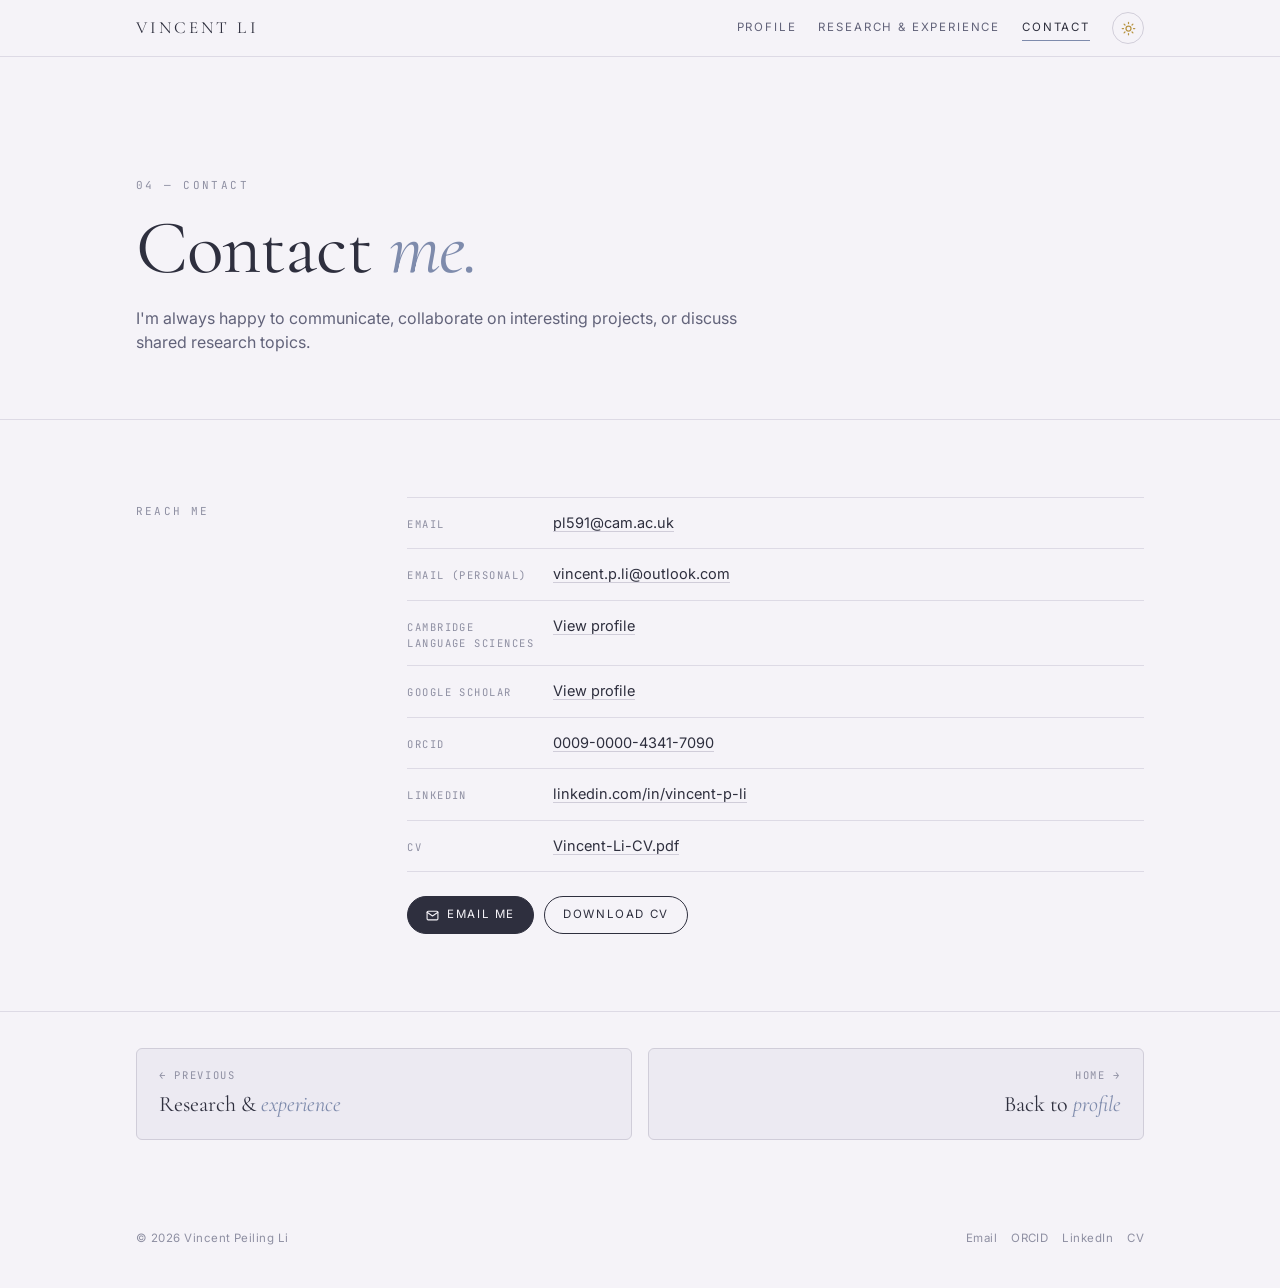
==== commit 980de9d7: "Update site to v7.3: Cambridge symposium poster, student rep role, Cambridge contact, CV, SEO affili" ====
--- a/contact.html
+++ b/contact.html
@@ -4,10 +4,10 @@
 <meta charset="utf-8" />
 <meta name="viewport" content="width=device-width, initial-scale=1" />
 <title>Contact — Vincent Peiling Li</title>
-<meta name="description" content="Contact Vincent Peiling Li, psycholinguistics researcher at the University of Edinburgh. Email, ORCID, LinkedIn, and CV download." />
+<meta name="description" content="Contact Vincent Peiling Li, psycholinguistics researcher at the University of Cambridge. Email, ORCID, LinkedIn, and CV download." />
 <link rel="canonical" href="https://vincent-p-li.github.io/personal_page/contact.html" />
 <meta property="og:title" content="Contact — Vincent Peiling Li" />
-<meta property="og:description" content="Contact Vincent Peiling Li, psycholinguistics researcher at the University of Edinburgh. Email, ORCID, LinkedIn, and CV download." />
+<meta property="og:description" content="Contact Vincent Peiling Li, psycholinguistics researcher at the University of Cambridge. Email, ORCID, LinkedIn, and CV download." />
 <meta property="og:url" content="https://vincent-p-li.github.io/personal_page/contact.html" />
 <meta property="og:type" content="website" />
 <link rel="preconnect" href="https://fonts.googleapis.com">
@@ -48,8 +48,9 @@
       <div class="sec-label">Reach me</div>
       <div>
         <div class="contact-rows">
-          <div class="crow"><div class="k">Email</div><div class="v"><a href="mailto:pl591@cam.ac.uk">pl591@cam.ac.uk</a>; <a href="mailto:s2189034@ed.ac.uk">s2189034@ed.ac.uk</a></div></div>
+          <div class="crow"><div class="k">Email</div><div class="v"><a href="mailto:pl591@cam.ac.uk">pl591@cam.ac.uk</a></div></div>
           <div class="crow"><div class="k">Email (personal)</div><div class="v"><a href="mailto:vincent.p.li@outlook.com">vincent.p.li@outlook.com</a></div></div>
+          <div class="crow"><div class="k">Cambridge Language Sciences</div><div class="v"><a href="https://www.languagesciences.cam.ac.uk/people/vincent-peiling-li" target="_blank" rel="noopener">View profile</a></div></div>
           <div class="crow"><div class="k">Google Scholar</div><div class="v"><a href="https://scholar.google.com/citations?view_op=list_works&amp;hl=en&amp;hl=en&amp;user=eAGU32EAAAAJ" target="_blank" rel="noopener">View profile</a></div></div>
           <div class="crow"><div class="k">ORCID</div><div class="v"><a href="https://orcid.org/0009-0000-4341-7090" target="_blank" rel="noopener">0009-0000-4341-7090</a></div></div>
           <div class="crow"><div class="k">LinkedIn</div><div class="v"><a href="https://www.linkedin.com/in/vincent-p-li/" target="_blank" rel="noopener">linkedin.com/in/vincent-p-li</a></div></div>
@@ -86,7 +87,7 @@
   <div class="wrap foot-in">
     <div>© <span id="year"></span> Vincent Peiling Li</div>
     <div class="links">
-      <a href="mailto:s2189034@ed.ac.uk">Email</a>
+      <a href="mailto:pl591@cam.ac.uk">Email</a>
       <a href="https://orcid.org/0009-0000-4341-7090" target="_blank" rel="noopener">ORCID</a>
       <a href="https://www.linkedin.com/in/vincent-p-li/" target="_blank" rel="noopener">LinkedIn</a>
       <a href="cv/Vincent-Li-CV.pdf" download>CV</a>
--- a/styles.css
+++ b/styles.css
@@ -38,6 +38,13 @@
   --shadow:    0 1px 3px rgba(0,0,0,.3);
 }
 
+/* Dark-mode guard: text given a fixed black or grey colour in the editor
+   follows the theme instead of staying dark */
+:root[data-theme="dark"] main [style*="#000000"],
+:root[data-theme="dark"] main [style*="rgb(0, 0, 0)"]{ color: var(--ink) !important; }
+:root[data-theme="dark"] main [style*="#62637a" i],
+:root[data-theme="dark"] main [style*="rgb(98, 99, 122)"]{ color: var(--ink-2) !important; }
+
 *{ box-sizing: border-box; }
 html,body{ margin:0; padding:0; }
 body{
